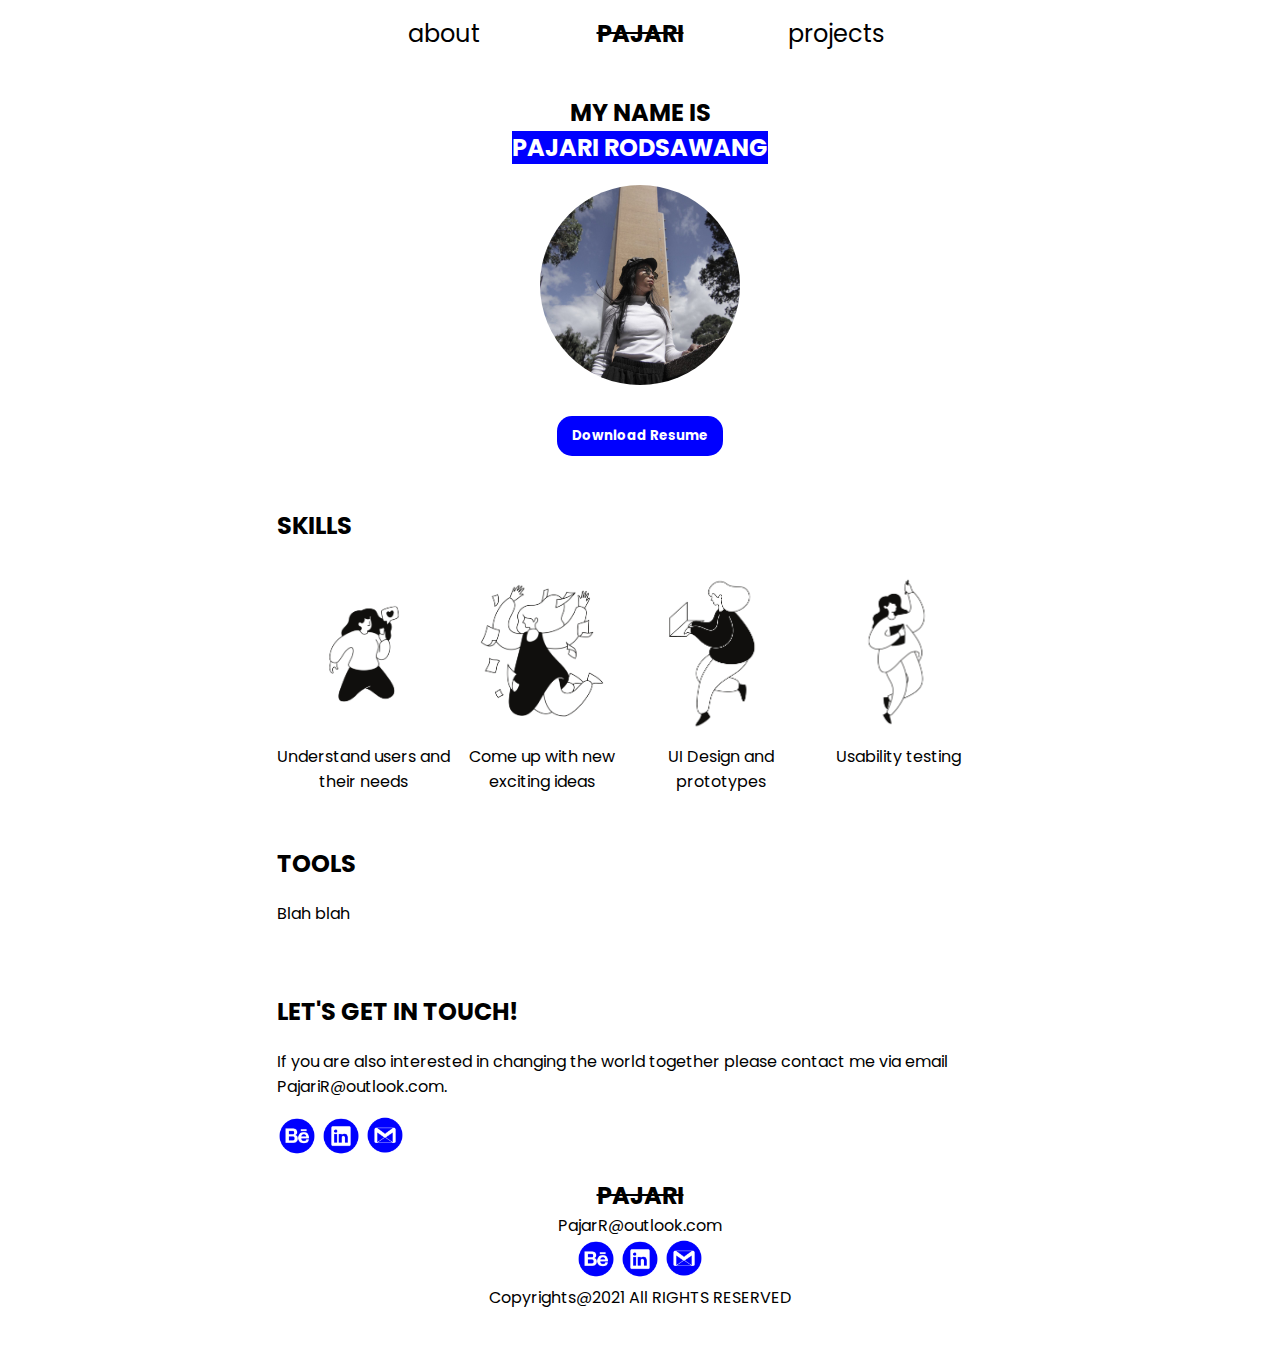
==== about.html @ cced4567 "Commit week 17 homework" ====
<!DOCTYPE html>
<html>
    <head>
        <link rel="preconnect" href="https://fonts.gstatic.com">
        <link href="https://fonts.googleapis.com/css2?family=Poppins:ital,wght@0,100;0,200;0,300;0,400;0,500;0,600;0,700;0,800;1,100;1,200;1,300;1,400;1,500;1,600;1,700;1,800&family=Righteous&display=swap" rel="stylesheet">
        <link href="style.css" rel="stylesheet">
    <title>Who's Pajari?</title>
    </head>

    <body>
    
    <!--Navigation-->
    <nav>
        <!--Main navigation-->
        <div>
            <div class = "navItems">
                <a href="about.html">about</a>
            </div>
            <div class = "navItems">
                <a href="index.html" class = "logo">PAJARI</a>
            </div>
            <div class = "navItems">
                <a href="projects.html">projects</a>
            </div>
        </div>
    </nav>

    <!--About-->
    <section class = "aboutContent">
        <h2>MY NAME IS <br><mark>PAJARI RODSAWANG</mark></h2>
        <img src ="assets/hero.jpg" class = "aboutImage "><br>
        <button type="button">Download Resume</button>
    </section>

    <!--Skills-->
    <section>
        <h2>SKILLS</h2>
        <div class = "skill">
            <div class = "skillContent">
                <img src = "assets/skill1.png" class = "skillImage">
                <p1>Understand users and their needs</p1>
            </div>
            <div class = "skillContent">
                <img src = "assets/skill2.png"class = "skillImage">
                <p1>Come up with new exciting ideas</p1>
            </div>
            <div class = "skillContent">
                <img src = "assets/skill3.png"class = "skillImage">
                <p1>UI Design and prototypes</p1>
            </div>
            <div class = "skillContent">
                <img src = "assets/skill4.png"class = "skillImage">
                <p1>Usability testing </p1>
            </div>
        </div>
    </section>

    <!--Tools-->
    <section>
        <h2>TOOLS</h2>
        <p>Blah blah</p>
    </section>

    
    <!--Contact-->
    <section>
        <h2>LET'S GET IN TOUCH!</h2>
        <p> If you are also interested in changing the world together please contact me via email PajariR@outlook.com.</p>
        <!--Socials-->
        <div>
            <a href=""><img src = "assets/Behance.png" class = "social"></a>
            <a href=""><img src = "assets/LinkedIn.png" class = "social"></a>
            <a href=""><img src = "assets/Email.png" class = "social"></a>
        </div>
    </section>

    <!--Footer-->
    <footer>
        <a href="" class = "logo">PAJARI</a><br>
        <p1>PajarR@outlook.com</p1><br>
        <!--Socials-->
        <div>
            <a href=""><img src = "assets/Behance.png" class = "social"></a>
            <a href=""><img src = "assets/LinkedIn.png" class = "social"></a>
            <a href=""><img src = "assets/Email.png" class = "social"></a>
        </div>
        <p1>Copyrights@2021 All RIGHTS RESERVED</p1>
    </footer>
    </body>
</html>
---- style.css ----
body{
    font-family: 'Poppins', sans-serif;
}

nav{
    /*font-family: 'Righteous', cursive;*/
    font-size: 24px;
    text-align: center;
    padding-top: 8px;
    padding-bottom: 8px;
}

h2{
    display: block;
}
a{
    color: black;
    text-decoration: none;
}

a:hover{
    color: blue;
}

mark{
    color: white;
    background-color: blue;
}

section{
    margin-left: 20%;
    margin-right: 20%;
    margin-bottom: 0px;
    padding: 16px;
}

button{
    background-color: blue;
    border: none;
    color: white;
    font-weight: bold;
    padding: 10px 15px;
    font-family: 'Poppins', sans-serif;
    margin-top: 24px;
    border-radius: 15px;
}

button:hover{
    background-color:rgb(0, 81, 255);
    border: none;
    color:white;
    font-weight: bold;
    padding: 10px 15px;
    font-family: 'Poppins', sans-serif;
    margin-top: 24px;
    border-radius: 15px;
}

footer{
    text-align: center;
    margin-bottom: 48px;
}



/*Class*/
/*Navigation Bar*/
.social{
    width: 40px;
}

.navItems{
    display: inline-block;
    text-align: center;
    width: 15%;
}

/*logo*/
.logo{
    text-decoration:line-through;
    font-weight: bold;
    font-size: 24px;
}
/*Hero*/
.heroImage{
    object-fit: cover;
    width: 320px;
}

.hero-grid-container{
    display: grid;
    grid-template-columns: 1fr 1fr 1fr;
    grid-template-rows: 1fr;
    grid-template-areas: "picture content content";
    align-items: baseline;
}

.hero-grid-picture{
    display: flex;
    flex-wrap: nowrap;
    flex: 100%;
    grid-area: picture;
    align-self: center;
}

.hero-grid-content{
    grid-area: content;
    margin-left: 24px;
    align-self: center;
    font-size: 18px;
}

/*skill*/
.skill{
    align-items: center;
}
.skillContent{
    width: 24%;
    display: inline-block;
    text-align: center;
    vertical-align: top;
}

.skillImage{
    width: 100%;
    height: 100%;
}

/*projects*/
.projectContent{
    width: 48%;
    height: 48%;
    display: inline-block;
}

.projectImage{
    width: 100%;
}

/*ABOUT PAGE*/
.aboutContent{
    text-align: center;
    align-items: center;
}
.aboutImage{
    width: 200px;
    border-radius: 50%;
}

/*PROJECT PAGE*/
.project{
  item-align: center;  
}

.center{
    text-align: center;
    align-items: center;
}
@media only screen and (max-width: 1040px) and (min-width: 600px){
    section{
        margin-left: 10%;
        margin-right: 10%;
    }
}


@media only screen and (max-width: 600px){
    /*Elements*/
    body{
        font-size: 16px;
    }
    section{
        margin-left: 10%;
        margin-right: 10%;
        margin-bottom: 0px;
        margin-bottom: 0px;
        padding: 0px;
    }
    footer{
        text-align: center;
        margin-bottom: 24px;
    }
    /*Navigation*/
    nav{
        /*font-family: 'Righteous', cursive;*/
        text-align: center;
        padding-top: 8px;
        padding-bottom: 16px;
    }
    .navItems{
        width: 25%;
    }


    /*Hero*/
    .heroImage{
        width: 100%;
    }

    .hero-grid-container{
        display: block;
    }

    .hero-grid-content{
        margin-left: 0px;
        align-self: center;
        font-size: 18px;
    }

    /*skill*/
    .skillContent{
        width: 48%;
    }

    /*projects*/
    .projectContent{
        width: 100%;
    }
}
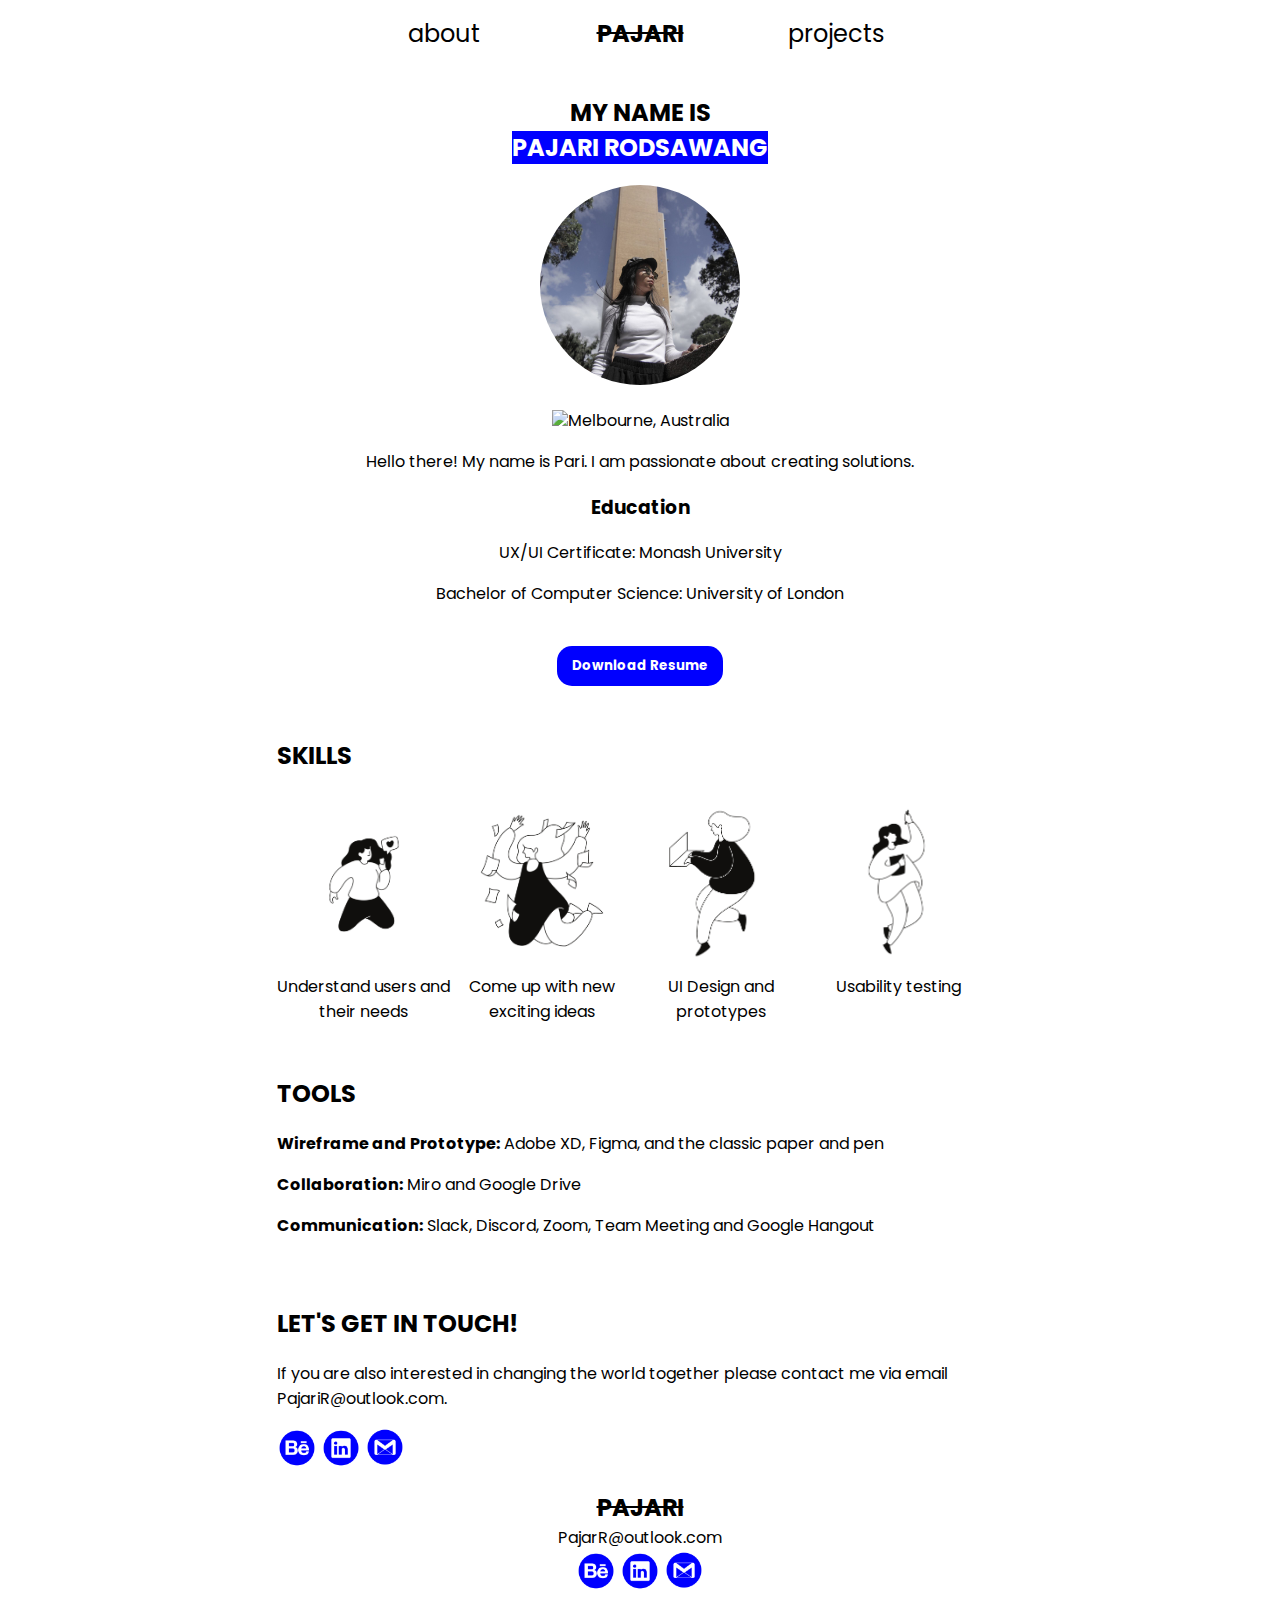
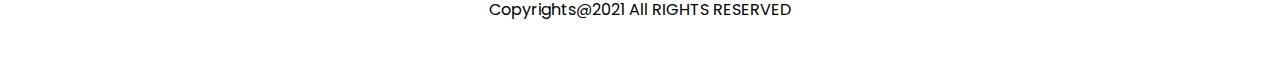
==== commit 64918551: "Upload icon" ====
--- a/about.html
+++ b/about.html
@@ -29,6 +29,11 @@
     <section class = "aboutContent">
         <h2>MY NAME IS <br><mark>PAJARI RODSAWANG</mark></h2>
         <img src ="assets/hero.jpg" class = "aboutImage "><br>
+        <p><img src="assets/location.png" width = "24px">Melbourne, Australia</p>
+        <p>Hello there! My name is Pari. I am passionate about creating solutions.</p>
+        <h3>Education</h3>
+        <p>UX/UI Certificate: Monash University</p>
+        <p>Bachelor of Computer Science: University of London</p>
         <button type="button">Download Resume</button>
     </section>
 
@@ -58,7 +63,9 @@
     <!--Tools-->
     <section>
         <h2>TOOLS</h2>
-        <p>Blah blah</p>
+        <p><b>Wireframe and Prototype:</b> Adobe XD, Figma, and the classic paper and pen</p>
+        <p><b>Collaboration:</b> Miro and Google Drive</p>
+        <p><b>Communication:</b> Slack, Discord, Zoom, Team Meeting and Google Hangout</p>
     </section>
 
     
